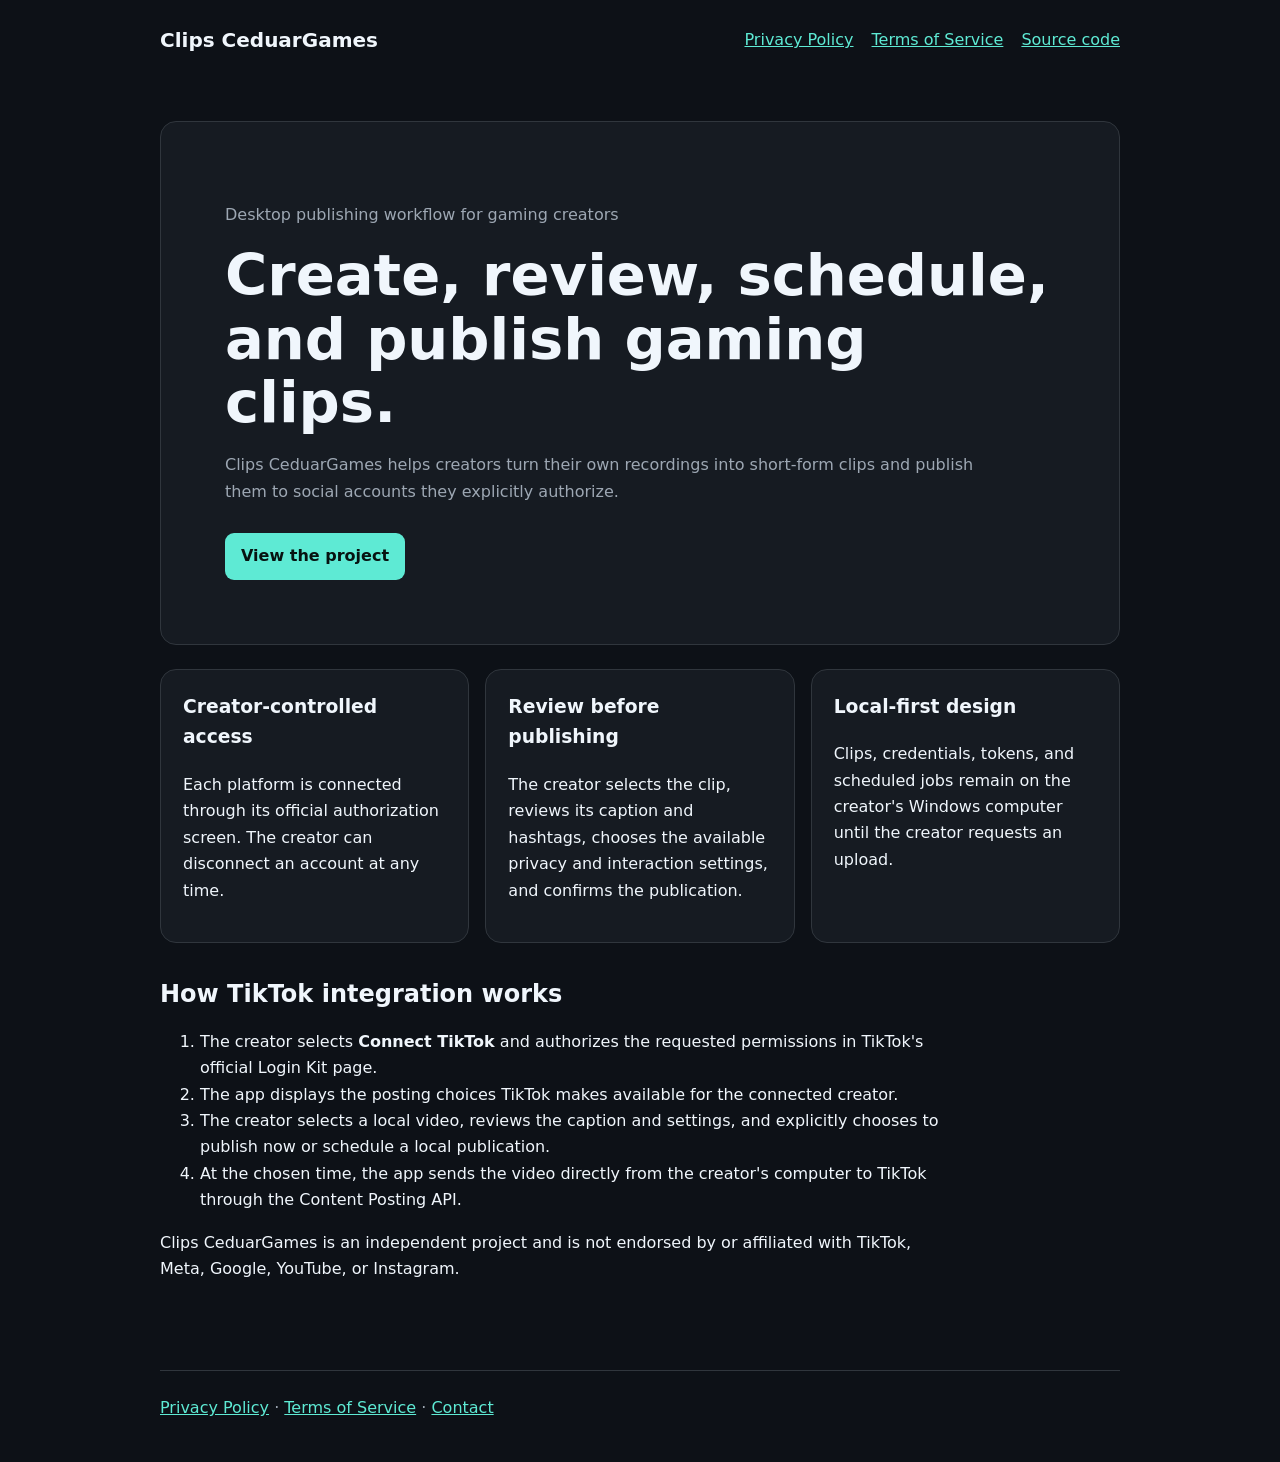
==== index.html @ dc1ae51b "Cargar scripts para visualización" ====
<!doctype html>
<html lang="en">
<head>
  <meta charset="utf-8">
  <meta name="viewport" content="width=device-width, initial-scale=1">
  <meta name="description" content="Clips CeduarGames is a desktop tool for preparing and publishing gaming clips to authorized social accounts.">
  <title>Clips CeduarGames</title>
  <link rel="stylesheet" href="styles.css">
</head>
<body>
  <header>
    <a class="brand" href="index.html">Clips CeduarGames</a>
    <nav aria-label="Legal and project links">
      <a href="privacy.html">Privacy Policy</a>
      <a href="terms.html">Terms of Service</a>
      <a href="https://github.com/CesarWKR/clips">Source code</a>
    </nav>
  </header>
  <main>
    <section class="hero">
      <p class="muted">Desktop publishing workflow for gaming creators</p>
      <h1>Create, review, schedule, and publish gaming clips.</h1>
      <p class="lead">Clips CeduarGames helps creators turn their own recordings into short-form clips and publish them to social accounts they explicitly authorize.</p>
      <a class="button" href="https://github.com/CesarWKR/clips">View the project</a>
    </section>
    <section class="cards" aria-label="Features">
      <article class="card">
        <h3>Creator-controlled access</h3>
        <p>Each platform is connected through its official authorization screen. The creator can disconnect an account at any time.</p>
      </article>
      <article class="card">
        <h3>Review before publishing</h3>
        <p>The creator selects the clip, reviews its caption and hashtags, chooses the available privacy and interaction settings, and confirms the publication.</p>
      </article>
      <article class="card">
        <h3>Local-first design</h3>
        <p>Clips, credentials, tokens, and scheduled jobs remain on the creator's Windows computer until the creator requests an upload.</p>
      </article>
    </section>
    <h2>How TikTok integration works</h2>
    <ol>
      <li>The creator selects <strong>Connect TikTok</strong> and authorizes the requested permissions in TikTok's official Login Kit page.</li>
      <li>The app displays the posting choices TikTok makes available for the connected creator.</li>
      <li>The creator selects a local video, reviews the caption and settings, and explicitly chooses to publish now or schedule a local publication.</li>
      <li>At the chosen time, the app sends the video directly from the creator's computer to TikTok through the Content Posting API.</li>
    </ol>
    <p>Clips CeduarGames is an independent project and is not endorsed by or affiliated with TikTok, Meta, Google, YouTube, or Instagram.</p>
  </main>
  <footer>
    <a href="privacy.html">Privacy Policy</a> · <a href="terms.html">Terms of Service</a> · <a href="https://github.com/CesarWKR/clips/issues">Contact</a>
  </footer>
</body>
</html>
---- styles.css ----
:root {
  color-scheme: dark;
  --bg: #0d1117;
  --panel: #161b22;
  --text: #f0f6fc;
  --muted: #9da7b3;
  --accent: #5eead4;
  --border: #30363d;
}

* { box-sizing: border-box; }
body {
  margin: 0;
  background: var(--bg);
  color: var(--text);
  font: 16px/1.65 system-ui, -apple-system, "Segoe UI", sans-serif;
}
a { color: var(--accent); }
header, main, footer { width: min(960px, calc(100% - 32px)); margin: auto; }
header { display: flex; align-items: center; justify-content: space-between; padding: 24px 0; }
.brand { color: var(--text); font-size: 1.25rem; font-weight: 750; text-decoration: none; }
nav { display: flex; gap: 18px; flex-wrap: wrap; }
main { padding: 40px 0 72px; }
.hero, .card { border: 1px solid var(--border); background: var(--panel); border-radius: 16px; }
.hero { padding: clamp(28px, 6vw, 64px); }
.cards { display: grid; grid-template-columns: repeat(auto-fit, minmax(220px, 1fr)); gap: 16px; margin-top: 24px; }
.card { padding: 22px; }
h1 { font-size: clamp(2rem, 5vw, 3.6rem); line-height: 1.1; margin: 0 0 18px; }
h2 { margin-top: 36px; line-height: 1.25; }
h3 { margin-top: 0; }
p, li { max-width: 76ch; }
.lead, .muted { color: var(--muted); }
.button { display: inline-block; margin-top: 12px; padding: 10px 16px; border-radius: 9px; background: var(--accent); color: #071311; font-weight: 700; text-decoration: none; }
footer { border-top: 1px solid var(--border); padding: 24px 0 40px; color: var(--muted); }
@media (max-width: 620px) { header { align-items: flex-start; flex-direction: column; gap: 12px; } }
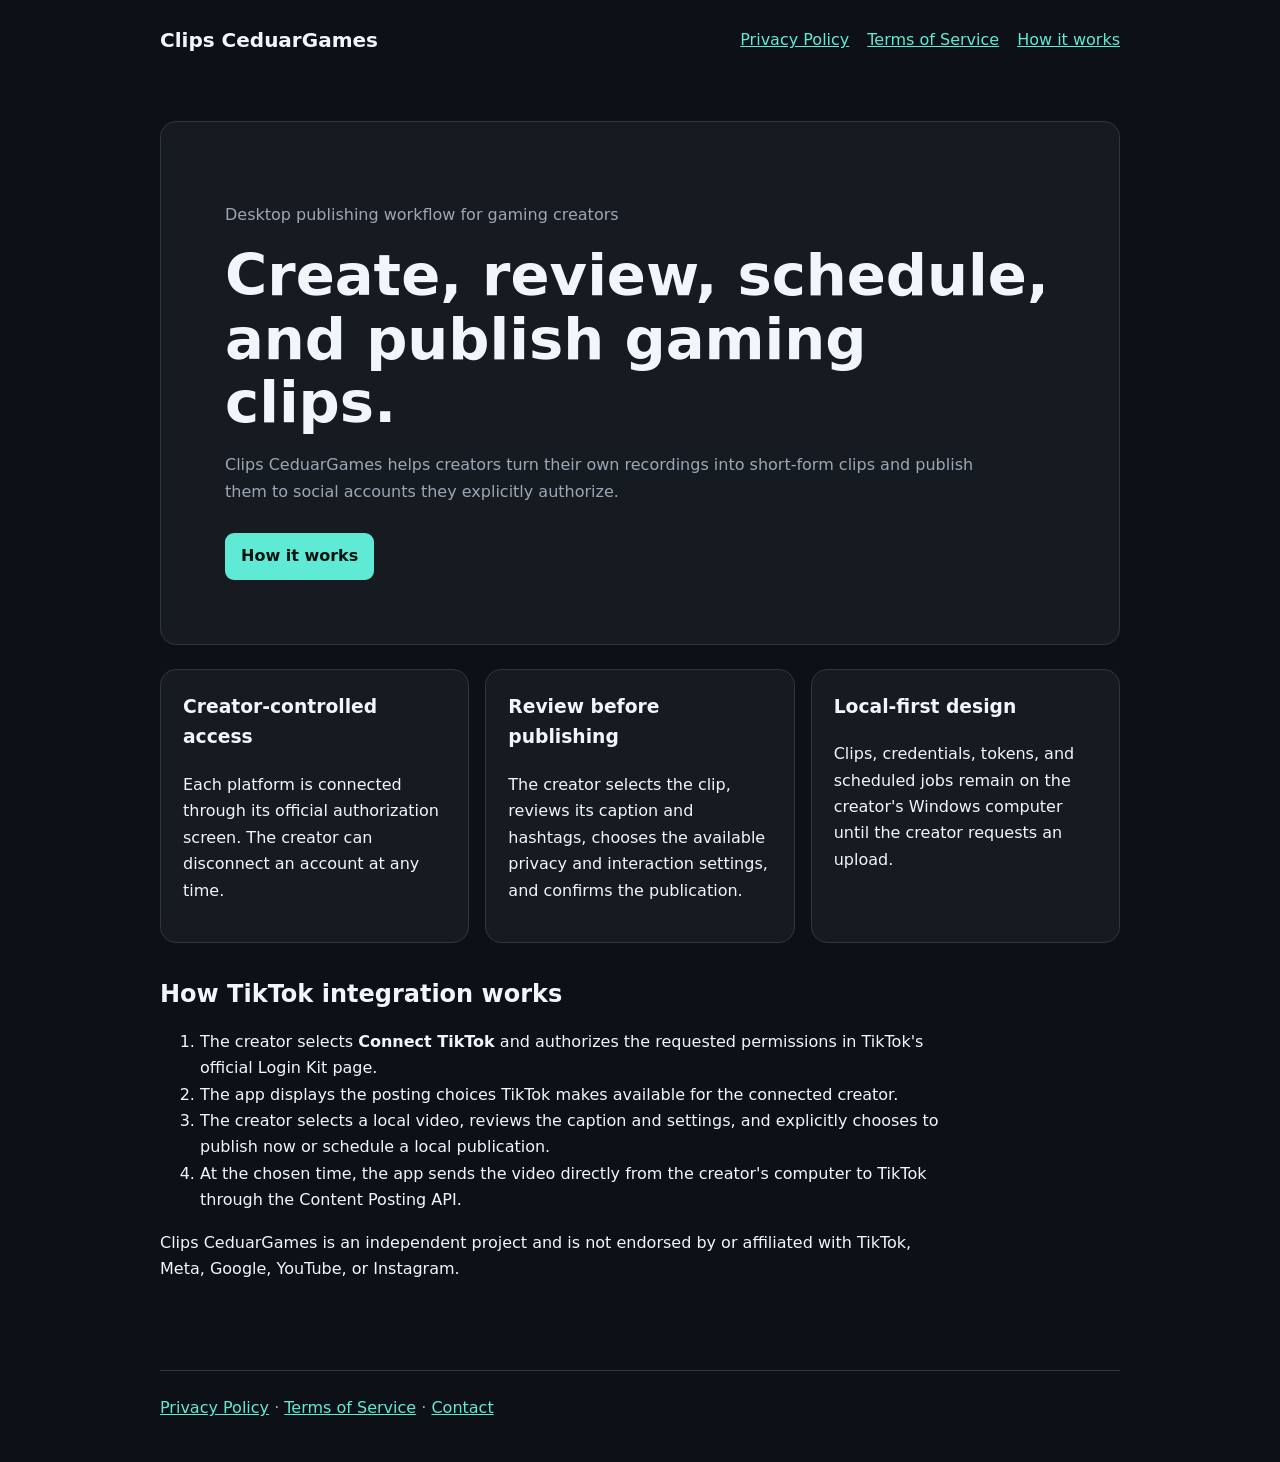
==== commit 21c0b9ca: "Se eliminaron enlaces erróneos y se configuraron las URLs correctamente" ====
--- a/index.html
+++ b/index.html
@@ -4,6 +4,7 @@
   <meta charset="utf-8">
   <meta name="viewport" content="width=device-width, initial-scale=1">
   <meta name="description" content="Clips CeduarGames is a desktop tool for preparing and publishing gaming clips to authorized social accounts.">
+  <link rel="canonical" href="https://ceduargames.github.io/clips-ceduargames-site/">
   <title>Clips CeduarGames</title>
   <link rel="stylesheet" href="styles.css">
 </head>
@@ -13,7 +14,7 @@
     <nav aria-label="Legal and project links">
       <a href="privacy.html">Privacy Policy</a>
       <a href="terms.html">Terms of Service</a>
-      <a href="https://github.com/CesarWKR/clips">Source code</a>
+      <a href="#how-it-works">How it works</a>
     </nav>
   </header>
   <main>
@@ -21,7 +22,7 @@
       <p class="muted">Desktop publishing workflow for gaming creators</p>
       <h1>Create, review, schedule, and publish gaming clips.</h1>
       <p class="lead">Clips CeduarGames helps creators turn their own recordings into short-form clips and publish them to social accounts they explicitly authorize.</p>
-      <a class="button" href="https://github.com/CesarWKR/clips">View the project</a>
+      <a class="button" href="#how-it-works">How it works</a>
     </section>
     <section class="cards" aria-label="Features">
       <article class="card">
@@ -37,7 +38,7 @@
         <p>Clips, credentials, tokens, and scheduled jobs remain on the creator's Windows computer until the creator requests an upload.</p>
       </article>
     </section>
-    <h2>How TikTok integration works</h2>
+    <h2 id="how-it-works">How TikTok integration works</h2>
     <ol>
       <li>The creator selects <strong>Connect TikTok</strong> and authorizes the requested permissions in TikTok's official Login Kit page.</li>
       <li>The app displays the posting choices TikTok makes available for the connected creator.</li>
@@ -47,7 +48,7 @@
     <p>Clips CeduarGames is an independent project and is not endorsed by or affiliated with TikTok, Meta, Google, YouTube, or Instagram.</p>
   </main>
   <footer>
-    <a href="privacy.html">Privacy Policy</a> · <a href="terms.html">Terms of Service</a> · <a href="https://github.com/CesarWKR/clips/issues">Contact</a>
+    <a href="privacy.html">Privacy Policy</a> · <a href="terms.html">Terms of Service</a> · <a href="https://github.com/ceduargames/clips-ceduargames-site/issues/new">Contact</a>
   </footer>
 </body>
 </html>
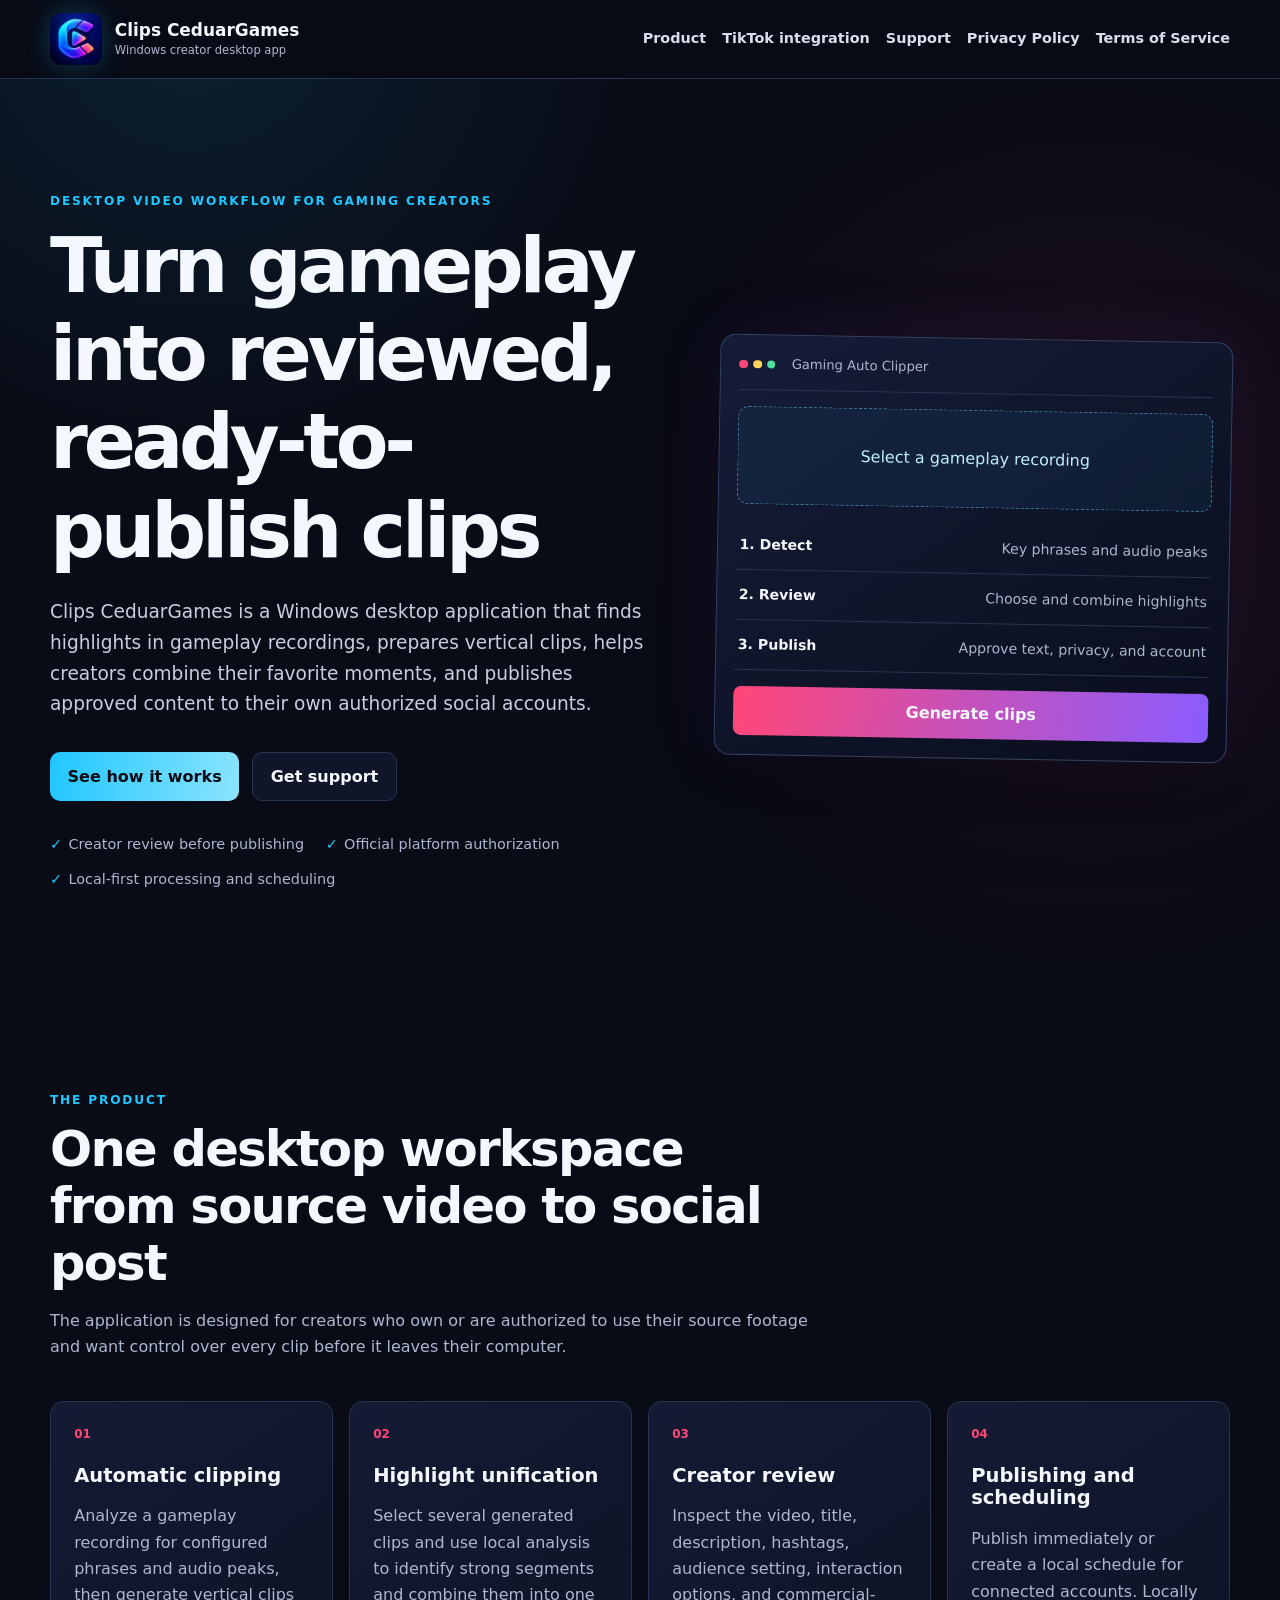
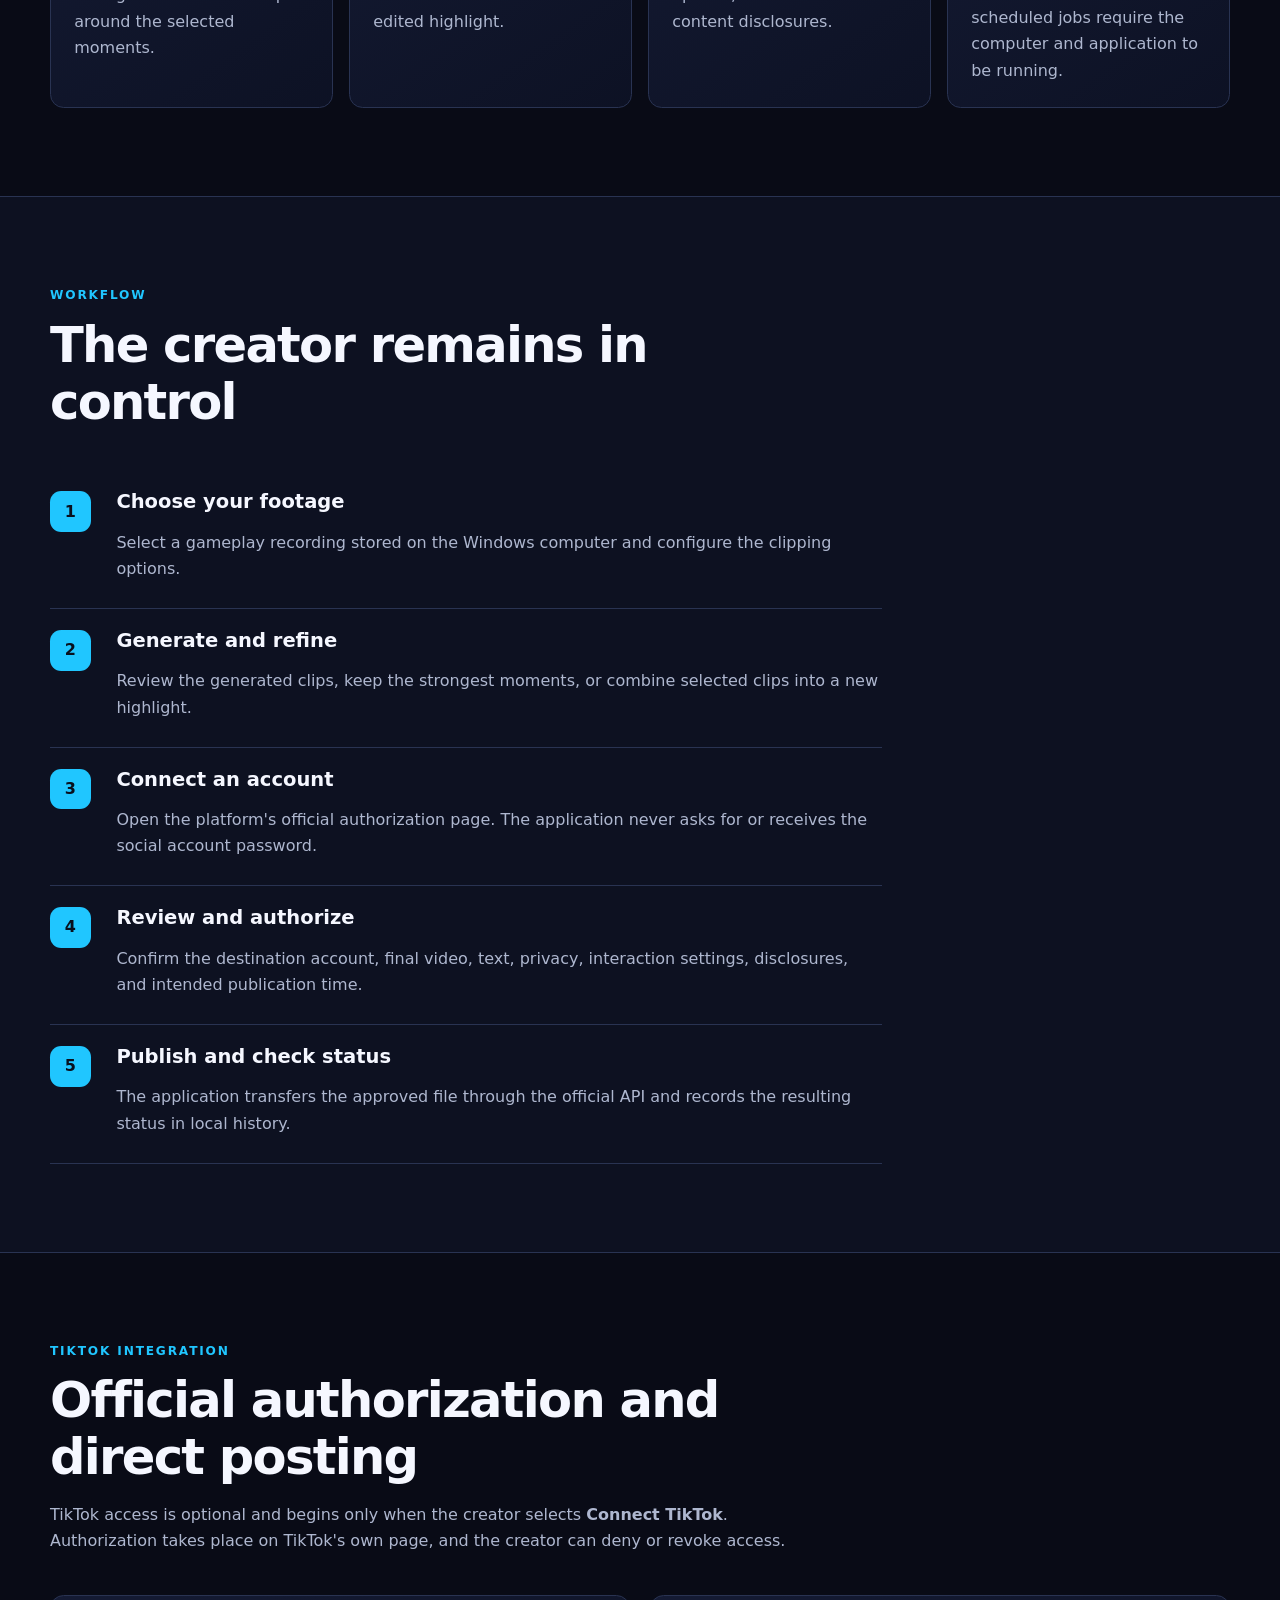
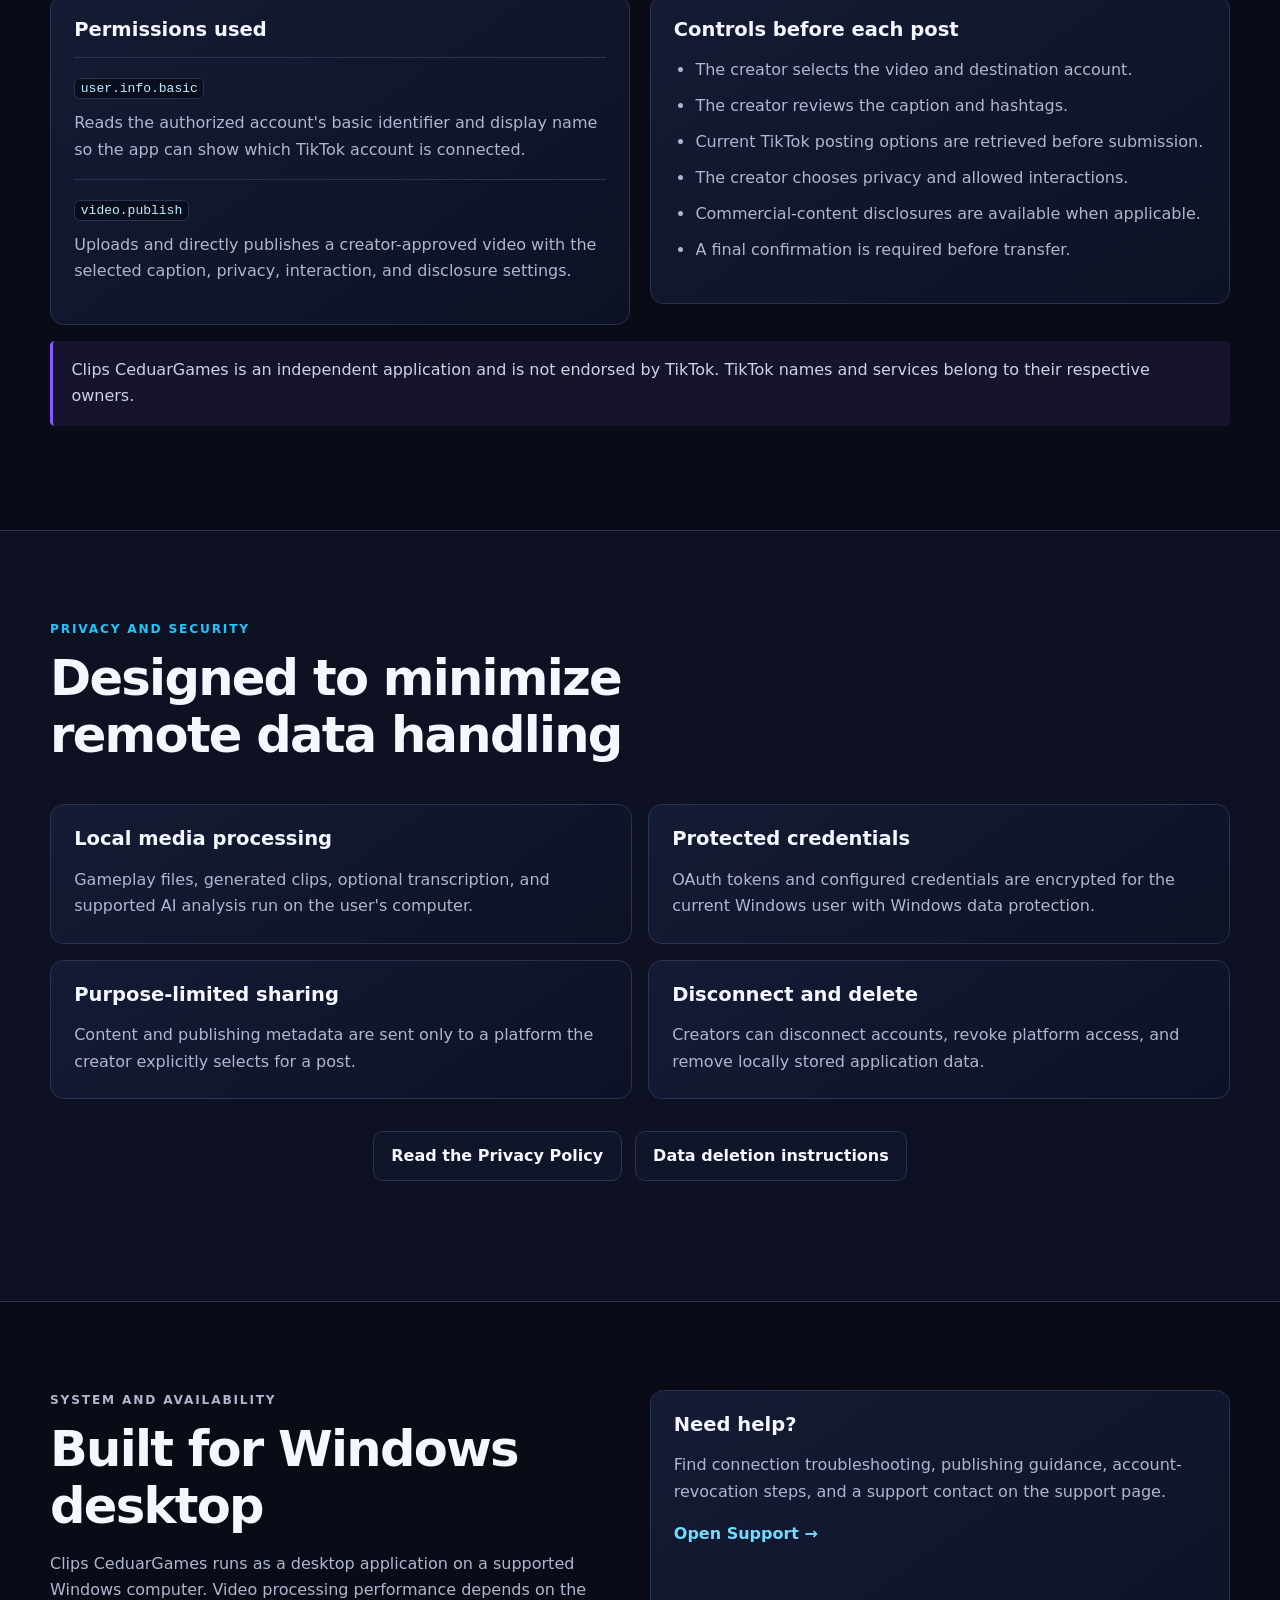
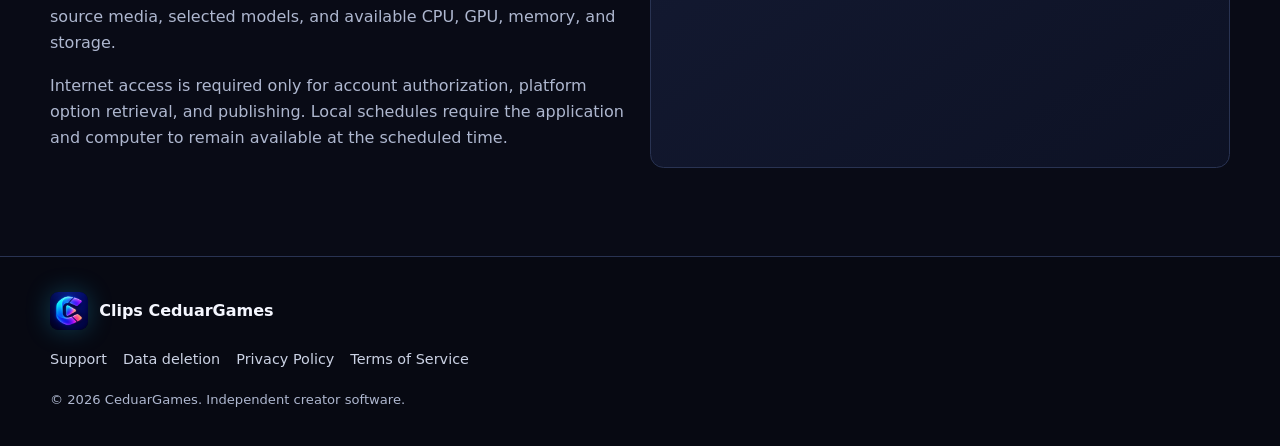
==== commit 5a27fc05: "Agregar cambios y correcciones Amplía sitio y documentos para revisión de TikTok" ====
--- a/index.html
+++ b/index.html
@@ -3,52 +3,102 @@
 <head>
   <meta charset="utf-8">
   <meta name="viewport" content="width=device-width, initial-scale=1">
-  <meta name="description" content="Clips CeduarGames is a desktop tool for preparing and publishing gaming clips to authorized social accounts.">
+  <title>Clips CeduarGames | Create and publish gaming clips</title>
+  <meta name="description" content="Clips CeduarGames is a Windows desktop application for creating, reviewing, scheduling, and publishing gaming clips to authorized social accounts.">
   <link rel="canonical" href="https://ceduargames.github.io/clips-ceduargames-site/">
-  <title>Clips CeduarGames</title>
+  <link rel="icon" type="image/png" href="clips-ceduargames-app-icon-1024.png">
+  <link rel="apple-touch-icon" href="clips-ceduargames-app-icon-1024.png">
+  <meta property="og:title" content="Clips CeduarGames">
+  <meta property="og:description" content="A Windows desktop workflow for creating and publishing gaming clips.">
+  <meta property="og:image" content="https://ceduargames.github.io/clips-ceduargames-site/clips-ceduargames-app-icon-1024.png">
+  <meta property="og:url" content="https://ceduargames.github.io/clips-ceduargames-site/">
   <link rel="stylesheet" href="styles.css">
 </head>
 <body>
-  <header>
-    <a class="brand" href="index.html">Clips CeduarGames</a>
-    <nav aria-label="Legal and project links">
+  <header class="site-header">
+    <a class="brand" href="index.html" aria-label="Clips CeduarGames home">
+      <img src="clips-ceduargames-app-icon-1024.png" alt="Clips CeduarGames app icon" width="52" height="52">
+      <span>Clips CeduarGames<small>Windows creator desktop app</small></span>
+    </a>
+    <nav aria-label="Main navigation">
+      <a href="#product">Product</a>
+      <a href="#tiktok">TikTok integration</a>
+      <a href="support.html">Support</a>
       <a href="privacy.html">Privacy Policy</a>
       <a href="terms.html">Terms of Service</a>
-      <a href="#how-it-works">How it works</a>
     </nav>
   </header>
   <main>
     <section class="hero">
-      <p class="muted">Desktop publishing workflow for gaming creators</p>
-      <h1>Create, review, schedule, and publish gaming clips.</h1>
-      <p class="lead">Clips CeduarGames helps creators turn their own recordings into short-form clips and publish them to social accounts they explicitly authorize.</p>
-      <a class="button" href="#how-it-works">How it works</a>
+      <div class="hero-copy">
+        <p class="eyebrow">DESKTOP VIDEO WORKFLOW FOR GAMING CREATORS</p>
+        <h1>Turn gameplay into reviewed, ready-to-publish clips</h1>
+        <p class="lead">Clips CeduarGames is a Windows desktop application that finds highlights in gameplay recordings, prepares vertical clips, helps creators combine their favorite moments, and publishes approved content to their own authorized social accounts.</p>
+        <div class="actions"><a class="button primary" href="#workflow">See how it works</a><a class="button secondary" href="support.html">Get support</a></div>
+        <ul class="trust-list"><li>Creator review before publishing</li><li>Official platform authorization</li><li>Local-first processing and scheduling</li></ul>
+      </div>
+      <div class="app-preview" aria-label="Clips CeduarGames workflow overview">
+        <div class="preview-title"><span></span><span></span><span></span> Gaming Auto Clipper</div>
+        <div class="drop-zone">Select a gameplay recording</div>
+        <div class="preview-row"><strong>1. Detect</strong><span>Key phrases and audio peaks</span></div>
+        <div class="preview-row"><strong>2. Review</strong><span>Choose and combine highlights</span></div>
+        <div class="preview-row"><strong>3. Publish</strong><span>Approve text, privacy, and account</span></div>
+        <div class="preview-action">Generate clips</div>
+      </div>
     </section>
-    <section class="cards" aria-label="Features">
-      <article class="card">
-        <h3>Creator-controlled access</h3>
-        <p>Each platform is connected through its official authorization screen. The creator can disconnect an account at any time.</p>
-      </article>
-      <article class="card">
-        <h3>Review before publishing</h3>
-        <p>The creator selects the clip, reviews its caption and hashtags, chooses the available privacy and interaction settings, and confirms the publication.</p>
-      </article>
-      <article class="card">
-        <h3>Local-first design</h3>
-        <p>Clips, credentials, tokens, and scheduled jobs remain on the creator's Windows computer until the creator requests an upload.</p>
-      </article>
+
+    <section class="section" id="product">
+      <div class="section-heading"><p class="eyebrow">THE PRODUCT</p><h2>One desktop workspace from source video to social post</h2><p>The application is designed for creators who own or are authorized to use their source footage and want control over every clip before it leaves their computer.</p></div>
+      <div class="feature-grid">
+        <article class="card"><span class="card-number">01</span><h3>Automatic clipping</h3><p>Analyze a gameplay recording for configured phrases and audio peaks, then generate vertical clips around the selected moments.</p></article>
+        <article class="card"><span class="card-number">02</span><h3>Highlight unification</h3><p>Select several generated clips and use local analysis to identify strong segments and combine them into one edited highlight.</p></article>
+        <article class="card"><span class="card-number">03</span><h3>Creator review</h3><p>Inspect the video, title, description, hashtags, audience setting, interaction options, and commercial-content disclosures.</p></article>
+        <article class="card"><span class="card-number">04</span><h3>Publishing and scheduling</h3><p>Publish immediately or create a local schedule for connected accounts. Locally scheduled jobs require the computer and application to be running.</p></article>
+      </div>
     </section>
-    <h2 id="how-it-works">How TikTok integration works</h2>
-    <ol>
-      <li>The creator selects <strong>Connect TikTok</strong> and authorizes the requested permissions in TikTok's official Login Kit page.</li>
-      <li>The app displays the posting choices TikTok makes available for the connected creator.</li>
-      <li>The creator selects a local video, reviews the caption and settings, and explicitly chooses to publish now or schedule a local publication.</li>
-      <li>At the chosen time, the app sends the video directly from the creator's computer to TikTok through the Content Posting API.</li>
-    </ol>
-    <p>Clips CeduarGames is an independent project and is not endorsed by or affiliated with TikTok, Meta, Google, YouTube, or Instagram.</p>
+
+    <section class="section alt" id="workflow">
+      <div class="section-heading"><p class="eyebrow">WORKFLOW</p><h2>The creator remains in control</h2></div>
+      <ol class="steps">
+        <li><span>1</span><div><h3>Choose your footage</h3><p>Select a gameplay recording stored on the Windows computer and configure the clipping options.</p></div></li>
+        <li><span>2</span><div><h3>Generate and refine</h3><p>Review the generated clips, keep the strongest moments, or combine selected clips into a new highlight.</p></div></li>
+        <li><span>3</span><div><h3>Connect an account</h3><p>Open the platform's official authorization page. The application never asks for or receives the social account password.</p></div></li>
+        <li><span>4</span><div><h3>Review and authorize</h3><p>Confirm the destination account, final video, text, privacy, interaction settings, disclosures, and intended publication time.</p></div></li>
+        <li><span>5</span><div><h3>Publish and check status</h3><p>The application transfers the approved file through the official API and records the resulting status in local history.</p></div></li>
+      </ol>
+    </section>
+
+    <section class="section" id="tiktok">
+      <div class="section-heading"><p class="eyebrow">TIKTOK INTEGRATION</p><h2>Official authorization and direct posting</h2><p>TikTok access is optional and begins only when the creator selects <strong>Connect TikTok</strong>. Authorization takes place on TikTok's own page, and the creator can deny or revoke access.</p></div>
+      <div class="two-column">
+        <div class="panel"><h3>Permissions used</h3><div class="permission"><code>user.info.basic</code><p>Reads the authorized account's basic identifier and display name so the app can show which TikTok account is connected.</p></div><div class="permission"><code>video.publish</code><p>Uploads and directly publishes a creator-approved video with the selected caption, privacy, interaction, and disclosure settings.</p></div></div>
+        <div class="panel"><h3>Controls before each post</h3><ul class="check-list"><li>The creator selects the video and destination account.</li><li>The creator reviews the caption and hashtags.</li><li>Current TikTok posting options are retrieved before submission.</li><li>The creator chooses privacy and allowed interactions.</li><li>Commercial-content disclosures are available when applicable.</li><li>A final confirmation is required before transfer.</li></ul></div>
+      </div>
+      <p class="notice">Clips CeduarGames is an independent application and is not endorsed by TikTok. TikTok names and services belong to their respective owners.</p>
+    </section>
+
+    <section class="section alt" id="security">
+      <div class="section-heading"><p class="eyebrow">PRIVACY AND SECURITY</p><h2>Designed to minimize remote data handling</h2></div>
+      <div class="feature-grid compact">
+        <article class="card"><h3>Local media processing</h3><p>Gameplay files, generated clips, optional transcription, and supported AI analysis run on the user's computer.</p></article>
+        <article class="card"><h3>Protected credentials</h3><p>OAuth tokens and configured credentials are encrypted for the current Windows user with Windows data protection.</p></article>
+        <article class="card"><h3>Purpose-limited sharing</h3><p>Content and publishing metadata are sent only to a platform the creator explicitly selects for a post.</p></article>
+        <article class="card"><h3>Disconnect and delete</h3><p>Creators can disconnect accounts, revoke platform access, and remove locally stored application data.</p></article>
+      </div>
+      <div class="actions centered"><a class="button secondary" href="privacy.html">Read the Privacy Policy</a><a class="button secondary" href="data-deletion.html">Data deletion instructions</a></div>
+    </section>
+
+    <section class="section">
+      <div class="two-column">
+        <div><p class="eyebrow">SYSTEM AND AVAILABILITY</p><h2>Built for Windows desktop</h2><p>Clips CeduarGames runs as a desktop application on a supported Windows computer. Video processing performance depends on the source media, selected models, and available CPU, GPU, memory, and storage.</p><p>Internet access is required only for account authorization, platform option retrieval, and publishing. Local schedules require the application and computer to remain available at the scheduled time.</p></div>
+        <div class="panel support-panel"><h3>Need help?</h3><p>Find connection troubleshooting, publishing guidance, account-revocation steps, and a support contact on the support page.</p><a class="text-link" href="support.html">Open Support →</a></div>
+      </div>
+    </section>
   </main>
   <footer>
-    <a href="privacy.html">Privacy Policy</a> · <a href="terms.html">Terms of Service</a> · <a href="https://github.com/ceduargames/clips-ceduargames-site/issues/new">Contact</a>
+    <div class="footer-brand"><img src="clips-ceduargames-app-icon-1024.png" alt="" width="38" height="38"><strong>Clips CeduarGames</strong></div>
+    <nav aria-label="Legal and support links"><a href="support.html">Support</a><a href="data-deletion.html">Data deletion</a><a href="privacy.html">Privacy Policy</a><a href="terms.html">Terms of Service</a></nav>
+    <p>© 2026 CeduarGames. Independent creator software.</p>
   </footer>
 </body>
 </html>
--- a/styles.css
+++ b/styles.css
@@ -1,35 +1,70 @@
 :root {
-  color-scheme: dark;
-  --bg: #0d1117;
-  --panel: #161b22;
-  --text: #f0f6fc;
-  --muted: #9da7b3;
-  --accent: #5eead4;
-  --border: #30363d;
+  --bg: #090b16; --surface: #10152a; --surface-2: #151c36; --text: #f5f7ff;
+  --muted: #aeb7cf; --line: #293352; --blue: #20c6ff; --purple: #8a5cff;
+  --pink: #ff4778; --max: 1180px; color-scheme: dark;
 }
-
 * { box-sizing: border-box; }
-body {
-  margin: 0;
-  background: var(--bg);
-  color: var(--text);
-  font: 16px/1.65 system-ui, -apple-system, "Segoe UI", sans-serif;
-}
-a { color: var(--accent); }
-header, main, footer { width: min(960px, calc(100% - 32px)); margin: auto; }
-header { display: flex; align-items: center; justify-content: space-between; padding: 24px 0; }
-.brand { color: var(--text); font-size: 1.25rem; font-weight: 750; text-decoration: none; }
-nav { display: flex; gap: 18px; flex-wrap: wrap; }
-main { padding: 40px 0 72px; }
-.hero, .card { border: 1px solid var(--border); background: var(--panel); border-radius: 16px; }
-.hero { padding: clamp(28px, 6vw, 64px); }
-.cards { display: grid; grid-template-columns: repeat(auto-fit, minmax(220px, 1fr)); gap: 16px; margin-top: 24px; }
-.card { padding: 22px; }
-h1 { font-size: clamp(2rem, 5vw, 3.6rem); line-height: 1.1; margin: 0 0 18px; }
-h2 { margin-top: 36px; line-height: 1.25; }
-h3 { margin-top: 0; }
-p, li { max-width: 76ch; }
-.lead, .muted { color: var(--muted); }
-.button { display: inline-block; margin-top: 12px; padding: 10px 16px; border-radius: 9px; background: var(--accent); color: #071311; font-weight: 700; text-decoration: none; }
-footer { border-top: 1px solid var(--border); padding: 24px 0 40px; color: var(--muted); }
-@media (max-width: 620px) { header { align-items: flex-start; flex-direction: column; gap: 12px; } }
+html { scroll-behavior: smooth; }
+body { margin: 0; overflow-x: hidden; color: var(--text); background: radial-gradient(circle at 15% 0%, rgba(32,198,255,.11), transparent 30rem), radial-gradient(circle at 85% 10%, rgba(255,71,120,.10), transparent 28rem), var(--bg); font-family: Inter, ui-sans-serif, system-ui, -apple-system, BlinkMacSystemFont, "Segoe UI", sans-serif; line-height: 1.65; }
+a { color: #74d9ff; } a:hover { color: #b6ecff; }
+code { color: #bdefff; background: #090d1c; border: 1px solid var(--line); border-radius: .35rem; padding: .12rem .35rem; }
+.site-header { position: sticky; top: 0; z-index: 10; display: flex; align-items: center; justify-content: space-between; gap: 2rem; padding: .8rem max(1.25rem, calc((100% - var(--max)) / 2)); background: rgba(9,11,22,.94); border-bottom: 1px solid var(--line); backdrop-filter: blur(14px); }
+.brand { display: flex; align-items: center; gap: .8rem; color: var(--text); text-decoration: none; font-size: 1.06rem; font-weight: 800; line-height: 1.2; white-space: nowrap; }
+.brand img, .legal-heading img, .footer-brand img { border-radius: 22%; box-shadow: 0 0 24px rgba(32,198,255,.25); }
+.brand small { display: block; color: var(--muted); font-size: .72rem; font-weight: 500; margin-top: .22rem; }
+.site-header nav, footer nav { display: flex; flex-wrap: wrap; align-items: center; justify-content: flex-end; gap: .45rem 1rem; }
+.site-header nav a { color: #d9deed; text-decoration: none; font-size: .9rem; font-weight: 650; }
+.site-header nav a:hover, .site-header nav a[aria-current="page"] { color: #fff; }
+main { min-height: 70vh; }
+.hero, .section, .legal-page { width: min(var(--max), calc(100% - 2.5rem)); margin-inline: auto; }
+.hero { display: grid; grid-template-columns: minmax(0, 1.08fr) minmax(0, .92fr); align-items: center; gap: 4rem; padding: 7rem 0 6rem; }
+.hero-copy, .app-preview { min-width: 0; }
+.eyebrow { margin: 0 0 .7rem; color: var(--blue); font-size: .76rem; font-weight: 850; letter-spacing: .15em; }
+h1, h2, h3 { margin-top: 0; line-height: 1.15; }
+h1 { overflow-wrap: anywhere; font-size: clamp(2.7rem, 6vw, 5.2rem); letter-spacing: -.055em; margin-bottom: 1.4rem; }
+h2 { font-size: clamp(2rem, 4vw, 3.1rem); letter-spacing: -.035em; margin-bottom: 1rem; }
+h3 { font-size: 1.22rem; margin-bottom: .65rem; }
+.lead { color: #c8cee0; font-size: 1.16rem; max-width: 43rem; }
+.actions { display: flex; flex-wrap: wrap; gap: .8rem; margin: 2rem 0; } .actions.centered { justify-content: center; }
+.button { display: inline-flex; align-items: center; justify-content: center; min-height: 2.8rem; padding: .66rem 1.1rem; border-radius: .62rem; text-decoration: none; font-weight: 760; }
+.button.primary { color: #080b14; background: linear-gradient(100deg, var(--blue), #8be4ff); }
+.button.secondary { color: var(--text); border: 1px solid var(--line); background: var(--surface); }
+.inline-button { margin-top: .4rem; }
+.trust-list { display: flex; flex-wrap: wrap; gap: .65rem 1.35rem; padding: 0; color: var(--muted); list-style: none; font-size: .9rem; }
+.trust-list li::before { content: "✓"; color: var(--blue); font-weight: 900; margin-right: .4rem; }
+.app-preview { border: 1px solid #354263; border-radius: 1rem; padding: 1.15rem; background: linear-gradient(145deg, rgba(22,29,56,.96), rgba(9,13,29,.96)); box-shadow: 0 30px 90px rgba(0,0,0,.38), 0 0 70px rgba(138,92,255,.09); transform: rotate(1deg); }
+.preview-title { color: var(--muted); font-size: .82rem; border-bottom: 1px solid var(--line); padding-bottom: .85rem; }
+.preview-title span { display: inline-block; width: .55rem; height: .55rem; border-radius: 50%; margin-right: .3rem; background: var(--pink); }
+.preview-title span:nth-child(2) { background: #ffd35c; } .preview-title span:nth-child(3) { background: #52df9d; margin-right: .75rem; }
+.drop-zone { margin: 1rem 0; padding: 2.2rem 1rem; text-align: center; border: 1px dashed #3d7aa1; border-radius: .65rem; color: #bfeeff; background: rgba(32,198,255,.06); }
+.preview-row { display: flex; justify-content: space-between; gap: 1rem; padding: .8rem .2rem; border-bottom: 1px solid var(--line); color: var(--muted); font-size: .88rem; } .preview-row strong { color: var(--text); }
+.preview-action { margin-top: 1rem; padding: .72rem; text-align: center; border-radius: .48rem; font-weight: 850; background: linear-gradient(100deg, var(--pink), var(--purple)); }
+.section { padding: 5.5rem 0; }
+.section.alt { width: 100%; padding-inline: max(1.25rem, calc((100% - var(--max)) / 2)); background: rgba(16,21,42,.58); border-block: 1px solid var(--line); }
+.section-heading { max-width: 48rem; margin-bottom: 2.5rem; }
+.section-heading > p:last-child, .two-column > div > p { color: var(--muted); }
+.feature-grid { display: grid; grid-template-columns: repeat(4, 1fr); gap: 1rem; } .feature-grid.compact { grid-template-columns: repeat(2, 1fr); }
+.card, .panel { border: 1px solid var(--line); border-radius: .85rem; padding: 1.45rem; background: linear-gradient(145deg, rgba(21,28,54,.92), rgba(13,18,37,.92)); }
+.card p, .panel p { color: var(--muted); margin-bottom: 0; } .card-number { display: block; color: var(--pink); font-size: .75rem; font-weight: 850; margin-bottom: 1.25rem; }
+.steps { max-width: 52rem; list-style: none; padding: 0; margin: 0; }
+.steps li { display: grid; grid-template-columns: 3rem 1fr; gap: 1.15rem; padding: 1.3rem 0; border-bottom: 1px solid var(--line); }
+.steps li > span { display: grid; place-items: center; width: 2.55rem; height: 2.55rem; border-radius: .7rem; color: #09101d; background: var(--blue); font-weight: 900; }
+.steps h3, .steps p { margin-bottom: .3rem; } .steps p { color: var(--muted); }
+.two-column { display: grid; grid-template-columns: 1fr 1fr; gap: 1.2rem; align-items: start; }
+.permission { padding: 1rem 0; border-top: 1px solid var(--line); } .permission:first-of-type { margin-top: 1rem; } .permission p { margin-top: .6rem; }
+.check-list { padding-left: 1.35rem; color: var(--muted); } .check-list li { margin: .6rem 0; }
+.notice { padding: 1rem 1.15rem; border-left: 3px solid var(--purple); border-radius: .3rem; color: #cdd3e5; background: rgba(138,92,255,.1); }
+.support-panel { align-self: stretch; } .text-link { display: inline-block; margin-top: 1rem; font-weight: 800; text-decoration: none; }
+.legal-page { padding: 4.6rem 0 6rem; max-width: 940px; }
+.legal-heading { display: flex; align-items: center; gap: 1.5rem; padding-bottom: 2.5rem; border-bottom: 1px solid var(--line); }
+.legal-heading h1 { font-size: clamp(2.5rem, 6vw, 4.5rem); margin-bottom: .5rem; } .legal-heading p:last-child { margin: 0; color: var(--muted); }
+.legal-content { padding-top: 2rem; color: #d4d9e8; }
+.legal-content h2 { margin-top: 2.8rem; font-size: 1.55rem; letter-spacing: -.02em; color: var(--text); }
+.legal-content h3 { margin-top: 1.8rem; font-size: 1.12rem; color: var(--text); } .legal-content li { margin: .5rem 0; }
+.faq-list details { border-top: 1px solid var(--line); padding: 1rem 0; } .faq-list details:last-child { border-bottom: 1px solid var(--line); }
+.faq-list summary { cursor: pointer; color: var(--text); font-weight: 750; } .faq-list details p { color: var(--muted); }
+footer { padding: 2.2rem max(1.25rem, calc((100% - var(--max)) / 2)); border-top: 1px solid var(--line); color: var(--muted); background: #070912; }
+.footer-brand { display: flex; align-items: center; gap: .7rem; color: var(--text); } footer nav { justify-content: flex-start; margin: 1.1rem 0; }
+footer nav a { color: #cbd2e4; text-decoration: none; font-size: .9rem; } footer p { margin-bottom: 0; font-size: .82rem; }
+@media (max-width: 900px) { .site-header { position: static; display: block; } .site-header nav { justify-content: flex-start; margin-top: .9rem; } .hero { grid-template-columns: 1fr; gap: 2.5rem; padding-top: 4.5rem; } .feature-grid { grid-template-columns: repeat(2, 1fr); } }
+@media (max-width: 620px) { .hero, .section, .legal-page { width: min(calc(100% - 1.4rem), var(--max)); } .section.alt { width: 100%; padding-inline: .7rem; } .site-header { max-width: 100vw; padding-inline: .7rem; } .site-header nav { display: grid; width: 100%; grid-template-columns: repeat(2, minmax(0, 1fr)); justify-content: stretch; gap: .4rem .75rem; } .site-header nav a { min-width: 0; overflow-wrap: anywhere; font-size: .79rem; } .hero { display: block; } .hero-copy, .hero-copy > *, .app-preview { max-width: 100%; } .lead { overflow-wrap: anywhere; } .trust-list { display: grid; grid-template-columns: 1fr; } .app-preview { margin-top: 3rem; } .feature-grid, .feature-grid.compact, .two-column { grid-template-columns: minmax(0, 1fr); } .legal-heading { align-items: flex-start; } .legal-heading img { width: 76px; height: 76px; } .legal-heading h1 { font-size: 2.25rem; } h1 { font-size: 2.65rem; } .preview-row { display: block; } .preview-row span { display: block; margin-top: .25rem; } }
